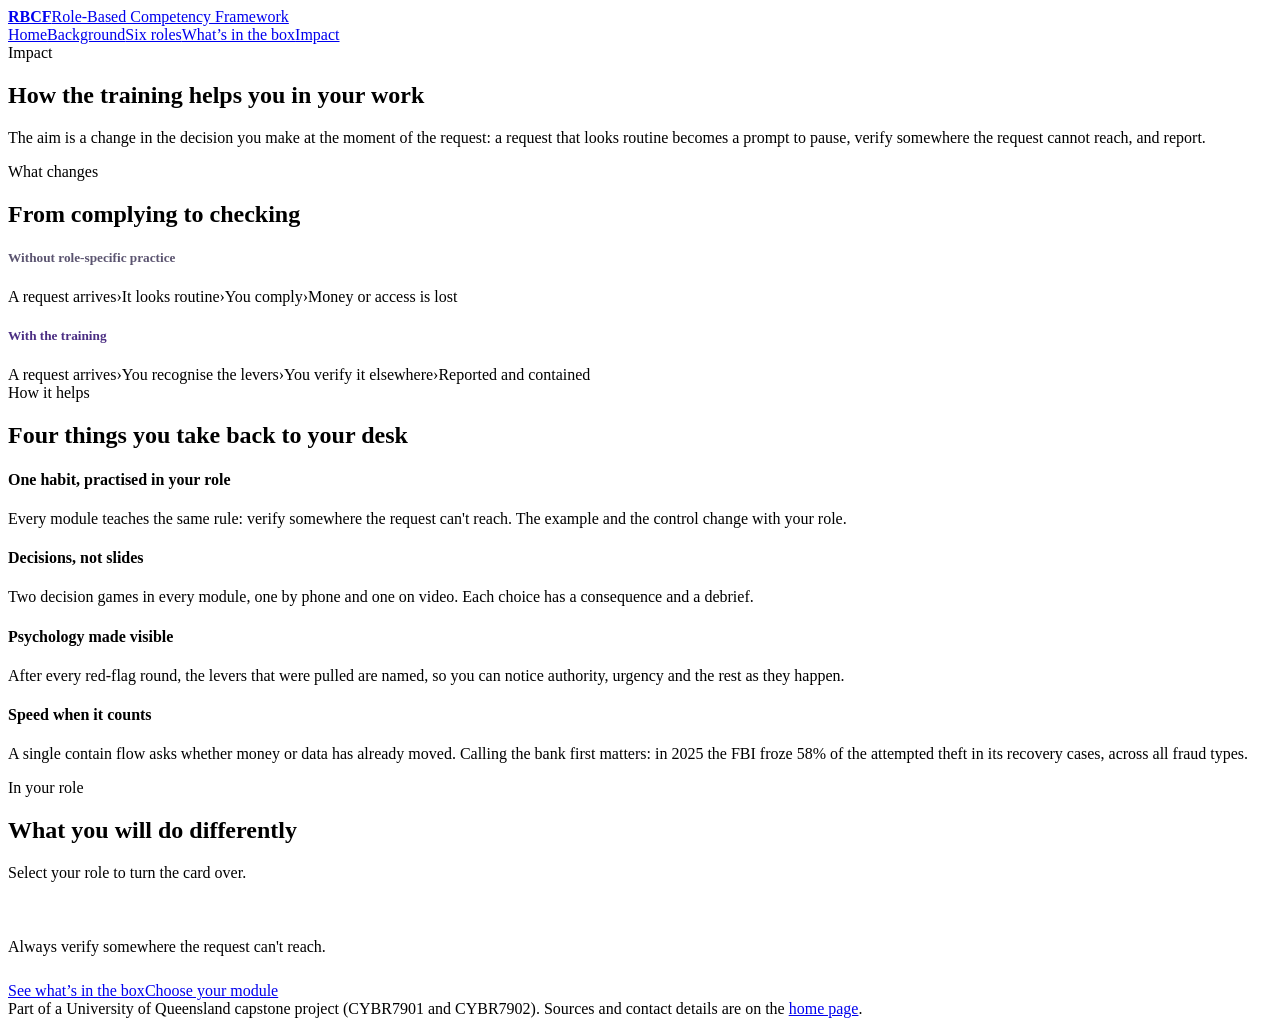
==== impact.html @ ba563f49 "Dashboard HTML files are uploaded" ====
<!doctype html>
<html lang="en">
<head>
<meta charset="utf-8">
<meta name="viewport" content="width=device-width, initial-scale=1">
<title>Impact</title>
<meta name="description" content="How the role-based BEC training helps you in your work.">
<link href="https://fonts.googleapis.com/css2?family=Source+Serif+4:wght@500;600;700&family=Source+Sans+3:wght@400;500;600;700&display=swap" rel="stylesheet">
<link rel="stylesheet" href="css/styles.css">
</head>
<body data-page="impact">
<header class="top"><div class="wrap"><a class="brand" href="index.html"><b>RBCF</b><span>Role-Based Competency Framework</span></a><nav class="nav" aria-label="Main"><a href="index.html" data-page="home">Home</a><a href="overview.html" data-page="overview">Background</a><a href="roles.html" data-page="roles">Six roles</a><a href="try.html" data-page="try">What&rsquo;s in the box</a><a href="impact.html" data-page="impact">Impact</a></nav></div></header>
<section class="pagehero"><div class="wrap"><div class="eyebrow">Impact</div><h1>How the training helps you in your work</h1><p>The aim is a change in the decision you make at the moment of the request: a request that looks routine becomes a prompt to pause, verify somewhere the request cannot reach, and report.</p></div></section>

<section class="block"><div class="wrap"><div class="eyebrow">What changes</div><h2>From complying to checking</h2>
<div class="path"><h5 style="color:#5B5470">Without role-specific practice</h5><div class="pstep"><span class="pill">A request arrives</span>&rsaquo;<span class="pill">It looks routine</span>&rsaquo;<span class="pill">You comply</span>&rsaquo;<span class="pill loss">Money or access is lost</span></div></div>
<div class="path"><h5 style="color:#4B2E83">With the training</h5><div class="pstep replay"><span class="pill g">A request arrives</span>&rsaquo;<span class="pill g" style="animation-delay:.6s">You recognise the levers</span>&rsaquo;<span class="pill g" style="animation-delay:1.2s">You verify it elsewhere</span>&rsaquo;<span class="pill ok">Reported and contained</span></div></div>
</div></section>

<section class="block paper"><div class="wrap"><div class="eyebrow">How it helps</div><h2>Four things you take back to your desk</h2>
<div class="cards">
<div class="card lift"><h4>One habit, practised in your role</h4><p>Every module teaches the same rule: verify somewhere the request can't reach. The example and the control change with your role.</p></div>
<div class="card lift"><h4>Decisions, not slides</h4><p>Two decision games in every module, one by phone and one on video. Each choice has a consequence and a debrief.</p></div>
<div class="card lift"><h4>Psychology made visible</h4><p>After every red-flag round, the levers that were pulled are named, so you can notice authority, urgency and the rest as they happen.</p></div>
<div class="card lift"><h4>Speed when it counts</h4><p>A single contain flow asks whether money or data has already moved. Calling the bank first matters: in 2025 the FBI froze 58% of the attempted theft in its recovery cases, across all fraud types.</p></div>
</div></div></section>

<section class="block"><div class="wrap"><div class="eyebrow">In your role</div><h2>What you will do differently</h2><p class="lead">Select your role to turn the card over.</p><div class="cards3 c3" id="inrole"></div>
<p class="quote" style="margin-top:56px">Always verify somewhere the request can't reach.</p>
<div class="cta" style="justify-content:center;margin-top:26px"><a class="btn primary" href="try.html">See what&rsquo;s in the box</a><a class="btn" href="roles.html">Choose your module</a></div></div></section>
<footer class="slim"><div class="wrap">Part of a University of Queensland capstone project (CYBR7901 and CYBR7902). Sources and contact details are on the <a href="index.html#sources">home page</a>.</div></footer>
<script src="js/data.js"></script>
<script src="js/app.js"></script>
</body>
</html>
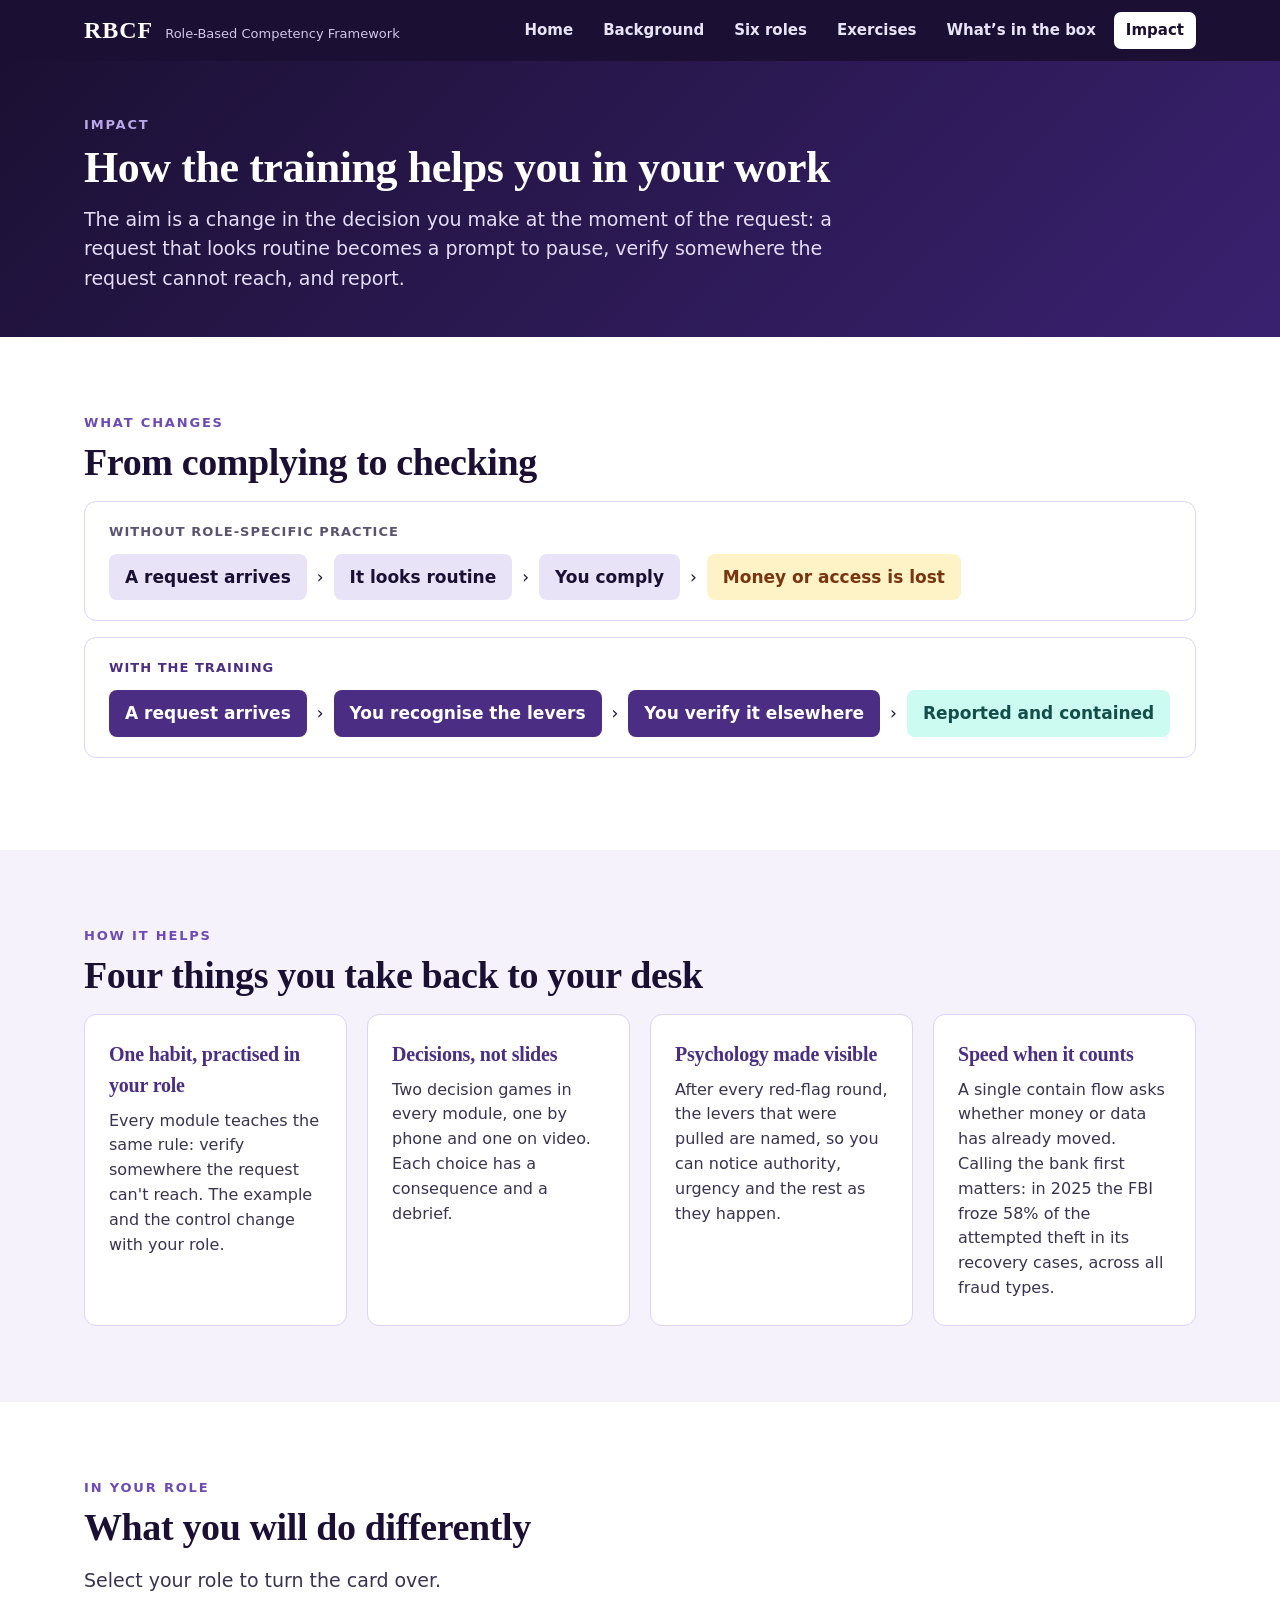
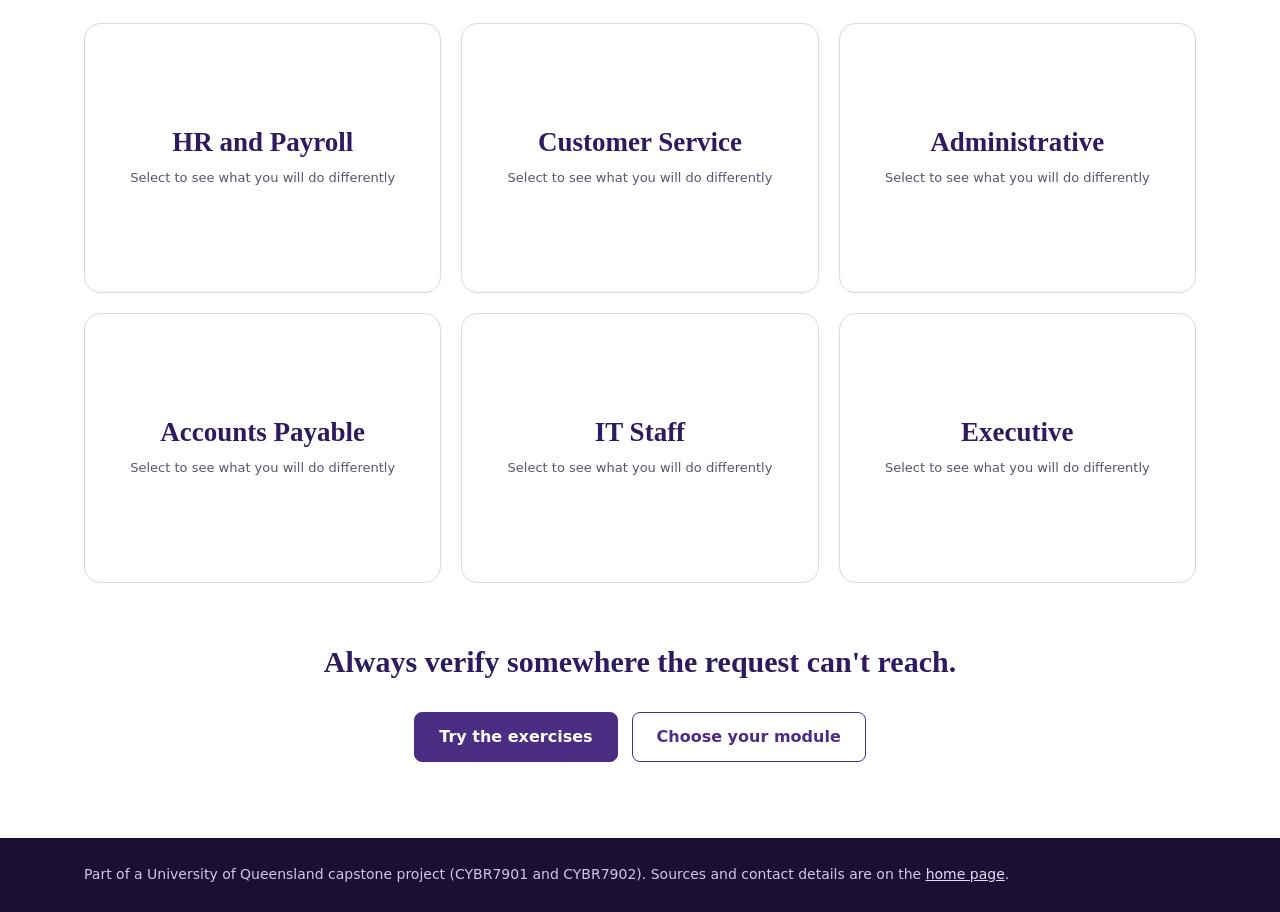
==== commit 4ebf9dea: "Changed the Module access" ====
--- a/impact.html
+++ b/impact.html
@@ -9,7 +9,7 @@
 <link rel="stylesheet" href="css/styles.css">
 </head>
 <body data-page="impact">
-<header class="top"><div class="wrap"><a class="brand" href="index.html"><b>RBCF</b><span>Role-Based Competency Framework</span></a><nav class="nav" aria-label="Main"><a href="index.html" data-page="home">Home</a><a href="overview.html" data-page="overview">Background</a><a href="roles.html" data-page="roles">Six roles</a><a href="try.html" data-page="try">What&rsquo;s in the box</a><a href="impact.html" data-page="impact">Impact</a></nav></div></header>
+<header class="top"><div class="wrap"><a class="brand" href="index.html"><b>RBCF</b><span>Role-Based Competency Framework</span></a><nav class="nav" aria-label="Main"><a href="index.html" data-page="home">Home</a><a href="overview.html" data-page="overview">Background</a><a href="roles.html" data-page="roles">Six roles</a><a href="exercises.html" data-page="exercises">Exercises</a><a href="try.html" data-page="try">What&rsquo;s in the box</a><a href="impact.html" data-page="impact">Impact</a></nav></div></header>
 <section class="pagehero"><div class="wrap"><div class="eyebrow">Impact</div><h1>How the training helps you in your work</h1><p>The aim is a change in the decision you make at the moment of the request: a request that looks routine becomes a prompt to pause, verify somewhere the request cannot reach, and report.</p></div></section>
 
 <section class="block"><div class="wrap"><div class="eyebrow">What changes</div><h2>From complying to checking</h2>
@@ -27,7 +27,7 @@
 
 <section class="block"><div class="wrap"><div class="eyebrow">In your role</div><h2>What you will do differently</h2><p class="lead">Select your role to turn the card over.</p><div class="cards3 c3" id="inrole"></div>
 <p class="quote" style="margin-top:56px">Always verify somewhere the request can't reach.</p>
-<div class="cta" style="justify-content:center;margin-top:26px"><a class="btn primary" href="try.html">See what&rsquo;s in the box</a><a class="btn" href="roles.html">Choose your module</a></div></div></section>
+<div class="cta" style="justify-content:center;margin-top:26px"><a class="btn primary" href="exercises.html">Try the exercises</a><a class="btn" href="roles.html">Choose your module</a></div></div></section>
 <footer class="slim"><div class="wrap">Part of a University of Queensland capstone project (CYBR7901 and CYBR7902). Sources and contact details are on the <a href="index.html#sources">home page</a>.</div></footer>
 <script src="js/data.js"></script>
 <script src="js/app.js"></script>
--- a/css/styles.css
+++ b/css/styles.css
@@ -0,0 +1,255 @@
+/* RBCF site styles. Purple formal theme. Change the colours in :root. */
+:root{--ink:#1B1033;--deep:#2E1A5E;--primary:#4B2E83;--mid:#6D4BB5;--lilac:#B9A7E8;--soft:#E9E3F8;--paper:#F5F2FB;--line:#DDD3F3;--muted:#5B5470;--amber:#B45309;--teal:#0F766E;--serif:'Source Serif 4',Georgia,serif;--sans:'Source Sans 3',system-ui,sans-serif}
+*{box-sizing:border-box}html{scroll-behavior:smooth}
+body{margin:0;font-family:var(--sans);font-size:17px;line-height:1.55;color:var(--ink);background:#fff}
+a{color:var(--primary)}button{font-family:inherit;cursor:pointer}
+button:focus-visible,a:focus-visible,video:focus-visible{outline:3px solid var(--lilac);outline-offset:2px}
+.wrap{max-width:1160px;margin:0 auto;padding:0 24px}
+h1,h2,h3,h4{font-family:var(--serif);margin:0;letter-spacing:-.01em}
+h2{font-size:38px;line-height:1.15;font-weight:600;margin:8px 0 16px}h3{font-size:24px;font-weight:600}h4{font-size:20px;font-weight:600}
+.eyebrow{font-size:13px;letter-spacing:.14em;text-transform:uppercase;font-weight:700;color:var(--mid)}
+.lead{font-size:19px;color:#3A3350;max-width:780px;margin:0 0 28px}.muted{color:var(--muted)}
+section.block{padding:76px 0}section.paper{background:var(--paper)}section.dark{background:#231247;color:#fff}section.dark .eyebrow{color:var(--lilac)}section.dark .lead{color:#E4DDF7}
+/* header */
+.top{background:#1B1033;color:#fff;position:sticky;top:0;z-index:20}
+.top .wrap{display:flex;flex-wrap:wrap;align-items:center;justify-content:space-between;gap:10px 24px;padding-top:12px;padding-bottom:12px}
+.brand{display:flex;align-items:baseline;gap:12px;text-decoration:none;color:#fff}.brand b{font-family:var(--serif);font-size:24px;letter-spacing:.04em}.brand span{font-size:13px;color:#CFC6EA}
+.nav{display:flex;flex-wrap:wrap;gap:4px 6px}.nav a{color:#E9E3F8;text-decoration:none;font-weight:600;font-size:15px;padding:7px 13px;border-radius:7px}.nav a:hover{background:rgba(185,167,232,.18)}.nav a.on{background:#fff;color:var(--ink)}
+/* buttons */
+.btn{display:inline-block;border-radius:8px;padding:12px 24px;font-size:16px;font-weight:600;text-decoration:none;border:1.5px solid var(--primary);background:#fff;color:var(--primary)}
+.btn.primary{background:var(--primary);color:#fff}.btn.light{background:#fff;color:var(--ink);border-color:#fff}.btn.outline{background:transparent;color:#fff;border-color:var(--lilac)}.btn.ghost{background:transparent;color:inherit;border-color:currentColor}
+.cta{display:flex;flex-wrap:wrap;gap:14px}
+/* hero */
+.hero{background:linear-gradient(135deg,#1B1033 0%,#2E1A5E 55%,#4B2E83 100%);color:#fff;padding:80px 0 72px}
+.hero .eyebrow{color:var(--lilac)}.hero h1{font-size:54px;line-height:1.08;font-weight:600;margin:16px 0 8px;max-width:900px}
+.hero .sub{font-family:var(--serif);font-size:28px;color:#E4DDF7;margin:0 0 20px}.hero .tag{font-size:20px;color:#E4DDF7;max-width:720px;margin:0 0 30px}
+.pagehero{background:linear-gradient(135deg,#1B1033,#3A2170);color:#fff;padding:54px 0 44px}.pagehero h1{font-size:44px;line-height:1.12;font-weight:600;margin:8px 0 12px}.pagehero p{font-size:19px;color:#E4DDF7;max-width:760px;margin:0}.pagehero .eyebrow{color:var(--lilac)}
+/* numbers */
+.statgrid{display:grid;grid-template-columns:repeat(auto-fit,minmax(310px,1fr));gap:22px}
+.stat{background:#fff;border:1px solid var(--line);border-radius:16px;padding:26px 26px 20px}
+.stat .tagline{font-size:13px;letter-spacing:.12em;text-transform:uppercase;font-weight:700;color:var(--mid)}
+.stat .big{font-family:var(--serif);font-size:44px;font-weight:600;line-height:1.1;color:var(--deep);margin:8px 0 4px}
+.stat p{margin:0 0 10px;color:#3A3350}.stat small{display:block;color:var(--muted);font-size:13px;margin-top:10px}
+.ringrow{display:flex;align-items:center;gap:16px;margin-top:10px}.ringrow p{margin:0;font-size:15px}
+.ring{width:104px;height:104px;flex:0 0 auto;transform:rotate(-90deg)}.ring .bg{fill:none;stroke:var(--soft);stroke-width:12}.ring .fg{fill:none;stroke:var(--primary);stroke-width:12;stroke-linecap:round;transition:stroke-dashoffset 1.8s cubic-bezier(.2,.7,.2,1)}
+.ring text{transform:rotate(90deg);transform-origin:60px 60px;font-family:var(--serif);font-size:26px;font-weight:600;fill:var(--deep);text-anchor:middle;dominant-baseline:central}
+.dots{display:grid;grid-template-columns:repeat(31,1fr);gap:4px;margin:12px 0 4px}.dots i{aspect-ratio:1;border-radius:50%;background:var(--soft);transition:background .3s,transform .3s}.dots i.on{background:var(--mid);transform:scale(1)}
+.tiles{display:grid;grid-template-columns:repeat(auto-fit,minmax(300px,1fr));gap:20px}
+.tile{display:block;text-decoration:none;color:var(--ink);background:#fff;border:1px solid var(--line);border-radius:14px;padding:24px;transition:transform .2s,box-shadow .2s}.tile:hover{transform:translateY(-4px);box-shadow:0 14px 32px rgba(43,26,94,.16)}
+.tile h3{color:var(--deep);margin-bottom:6px}.tile p{margin:0 0 14px;color:#3A3350;font-size:16px}.tile span{font-weight:700;color:var(--primary)}
+/* footer */
+.foot{background:#1B1033;color:#E4DDF7;padding:52px 0 34px;font-size:15px}.foot h4{color:#fff;font-size:21px;margin-bottom:10px}.foot .cols{display:grid;grid-template-columns:repeat(auto-fit,minmax(300px,1fr));gap:34px}
+.foot .small{font-size:14px;line-height:1.7;color:#CFC6EA}.foot a{color:#E4DDF7}.foot .person{margin:0 0 12px}.foot .person b{color:#fff}.foot hr{border:0;border-top:1px solid rgba(185,167,232,.3);margin:28px 0 14px}
+.slim{background:#1B1033;color:#CFC6EA;padding:26px 0;font-size:14px}.slim a{color:#E4DDF7}
+/* cards */
+.cards{display:grid;grid-template-columns:repeat(auto-fit,minmax(250px,1fr));gap:20px}
+.card{background:#fff;border:1px solid var(--line);border-radius:12px;padding:24px}.card h4{color:var(--primary);margin-bottom:8px}.card p{margin:0;color:#3A3350;font-size:16px}
+.lift{transition:transform .2s,box-shadow .2s}.lift:hover{transform:translateY(-3px);box-shadow:0 14px 34px rgba(43,26,94,.14)}
+.two{display:flex;flex-wrap:wrap;gap:48px;align-items:flex-start}.two>*{flex:1 1 420px;min-width:0}
+/* attack flow */
+.flow{display:flex;flex-wrap:wrap;gap:12px}.stage{flex:1 1 118px;display:flex;align-items:center;gap:8px;min-width:0}
+.stage .box{flex:1;border-radius:12px;padding:16px;border:1.5px solid var(--line);background:#fff;transition:all .4s}.stage .box.on{background:var(--primary);color:#fff;border-color:var(--primary);transform:translateY(-4px)}
+.stage .n{width:28px;height:28px;border-radius:50%;background:var(--soft);color:var(--primary);display:flex;align-items:center;justify-content:center;font-weight:700;font-size:14px}.stage .box.on .n{background:#fff}
+.stage h4{font-size:19px;margin:10px 0 6px}.stage p{margin:0;font-size:14.5px;line-height:1.45}.chev{color:var(--mid);font-size:22px;font-weight:700}
+/* vectors and cialdini */
+.vec{border-top:4px solid var(--mid)}.vec .tagv{font-size:12px;letter-spacing:.14em;font-weight:700;color:var(--mid);text-transform:uppercase}
+.groupt{font-size:14px;font-weight:700;letter-spacing:.08em;text-transform:uppercase;color:var(--primary);margin:26px 0 12px}
+.cial{display:grid;grid-template-columns:repeat(auto-fit,minmax(280px,1fr));gap:16px}
+.lev{background:#fff;border:1px solid var(--line);border-left:6px solid var(--mid);border-radius:10px;padding:18px 20px}.lev.rel{border-left-color:#2563A8}.lev h4{margin-bottom:4px}.lev q{display:block;font-weight:700;color:var(--deep);font-style:normal;margin-bottom:4px}.lev q::before,.lev q::after{content:''}.lev p{margin:0;font-size:15px;color:#3A3350}
+.cfsteps{display:grid;grid-template-columns:repeat(auto-fit,minmax(170px,1fr));gap:14px;margin:22px 0}
+.cfstep{background:#fff;border:1px solid var(--line);border-radius:12px;padding:16px;position:relative}.cfstep .n{width:30px;height:30px;border-radius:50%;background:var(--primary);color:#fff;font-weight:700;display:flex;align-items:center;justify-content:center;margin-bottom:8px}.cfstep p{margin:0;font-size:15.5px;font-weight:600;color:var(--deep)}
+.cfstep.last{background:#FEF3C7;border-color:#F59E0B}.cfstep.last .n{background:var(--amber)}
+section.dark .hint{color:#CFC6EA}
+.callout{background:var(--deep);color:#fff;border-radius:14px;padding:22px 26px}.callout b{color:#FCD34D}
+/* phases */
+.tabs{display:flex;flex-wrap:wrap;gap:10px;margin:0 0 14px}.tabs button{border-radius:8px;padding:11px 24px;font-size:17px;font-weight:600;border:1.5px solid var(--primary);background:#fff;color:var(--primary)}.tabs button.on{background:var(--primary);color:#fff}
+.bar{height:6px;border-radius:3px;background:var(--soft);margin-bottom:26px;overflow:hidden}.bar i{display:block;height:6px;border-radius:3px;background:var(--primary);transition:width .5s}
+.items{display:flex;flex-direction:column;gap:12px}.item{display:flex;gap:14px;align-items:flex-start;background:var(--paper);border-radius:10px;padding:16px 18px}.item i{flex:0 0 10px;height:10px;border-radius:50%;background:var(--mid);margin-top:9px}
+.mrow{display:flex;flex-wrap:wrap;align-items:center;gap:6px 14px;margin-bottom:10px}.mrow b{flex:0 0 150px;color:var(--deep)}.mrow .t{flex:1 1 160px;height:12px;border-radius:6px;background:var(--soft);overflow:hidden}.mrow .t i{display:block;height:12px;background:var(--mid);border-radius:6px}.mrow span{flex:0 0 190px;font-size:14.5px;color:var(--muted)}
+.deliver{background:var(--deep);color:#fff;border-radius:14px;padding:26px 28px}.deliver h4{margin-bottom:8px}
+/* exercises */
+.email{background:#fff;color:var(--ink);border-radius:12px;padding:20px 24px;line-height:2.05}.eline{margin:0}
+.plain{white-space:pre-wrap}.seg{display:inline;font:inherit;font-size:16px;line-height:2;color:var(--ink);background:transparent;border:0;border-bottom:1px dotted #8B7FB0;padding:2px 1px;margin:0;border-radius:3px;white-space:pre-wrap;text-align:left}
+.seg:hover:not(:disabled){background:#EFE9FB}.seg.on{background:#FDE68A;border-bottom:2px solid var(--amber)}.seg.ok{background:#CCFBF1;border-bottom:2px solid var(--teal)}.seg.miss{background:#FEF3C7;border-bottom:2px dashed var(--amber)}.seg.bad{background:#E5E7EB;border-bottom:2px solid #6B7280}
+.row{display:flex;flex-wrap:wrap;gap:12px;margin:16px 0}.hint{color:var(--muted);margin:0 0 12px;font-size:15.5px}
+.result{background:#2E1A5E;color:#fff;border-radius:12px;padding:22px 24px;margin-top:6px}.result h4{margin-bottom:4px}.result ul{list-style:none;margin:14px 0;padding:0;display:flex;flex-direction:column;gap:10px}.result li{background:#3A2170;border-radius:8px;padding:11px 14px}.result li b{display:block;font-size:15px}.result li span{color:#E4DDF7;font-size:14.5px}
+.result .lv{margin-top:14px;padding-top:12px;border-top:1px solid rgba(185,167,232,.4);font-size:15px;color:#E4DDF7}.result .src{color:var(--lilac);font-size:13px;margin-top:8px}
+.gsetup{background:#fff;color:var(--ink);border-radius:12px;padding:18px 22px;margin-bottom:16px}.chip{display:inline-block;background:var(--soft);color:var(--primary);font-size:12px;letter-spacing:.12em;text-transform:uppercase;font-weight:700;border-radius:99px;padding:3px 12px;margin-bottom:8px}.gsetup h4{margin-bottom:6px}
+.opts{display:grid;grid-template-columns:repeat(auto-fit,minmax(250px,1fr));gap:14px}
+.opt{text-align:left;background:var(--primary);color:#fff;border:1.5px solid var(--lilac);border-radius:12px;padding:16px 18px;font-size:16px;line-height:1.4;min-height:116px}.opt b{display:block;font-size:17px;margin-bottom:6px}.opt:hover:not(:disabled){background:#5C3AA0}.opt.chosen{outline:3px solid #fff}.opt:disabled{opacity:.7;cursor:default}
+.out{border-radius:12px;padding:18px 22px;margin-top:16px}.out h4{margin-bottom:4px}.out.S{background:#042F2E;color:#CCFBF1}.out.S h4{color:#5EEAD4}.out.F{background:#451A03;color:#FEF3C7}.out.F h4{color:#FCD34D}.out.P{background:#312E81;color:#E0E7FF}.out.P h4{color:#C7D2FE}
+.deb{background:#3A2170;color:#fff;border-radius:12px;padding:20px 24px;margin-top:14px}.deb p{margin:0 0 10px;color:#E4DDF7}.deb .src{color:var(--lilac);font-size:13px}
+.panel{background:#2E1A5E;color:#fff;border-radius:16px;padding:28px;margin-bottom:28px}.panel h3{margin-bottom:6px}.panel .hint{color:#CFC6EA}
+.rolepick{display:grid;grid-template-columns:repeat(auto-fit,minmax(210px,1fr));gap:14px;margin:6px 0 34px}
+.rp{text-align:left;background:#fff;border:1.5px solid var(--line);border-radius:12px;padding:18px;color:var(--ink);transition:all .2s}.rp:hover{border-color:var(--mid);transform:translateY(-2px)}.rp.on{background:var(--primary);color:#fff;border-color:var(--primary)}.rp b{display:block;font-family:var(--serif);font-size:20px}.rp span{font-size:14px;opacity:.85}
+.subtabs{display:flex;flex-wrap:wrap;gap:8px;margin:14px 0}.subtabs button{border-radius:99px;padding:7px 16px;font-size:15px;font-weight:600;border:1.5px solid var(--lilac);background:transparent;color:#fff}.subtabs button.on{background:#fff;color:var(--ink)}
+/* roles */
+.orbit{position:relative;width:520px;height:520px;flex:0 0 520px}.orbit .rg{position:absolute;left:130px;top:130px;width:260px;height:260px;border-radius:50%;border:2px solid var(--mid);opacity:.22}
+.orbit .core{position:absolute;left:200px;top:200px;width:120px;height:120px;border-radius:50%;background:var(--deep);color:#fff;display:flex;align-items:center;justify-content:center;text-align:center;font-family:var(--serif);font-size:20px;font-weight:600;line-height:1.15;padding:12px}
+.node{position:absolute;width:150px;height:64px;border-radius:10px;font-size:15px;font-weight:600;line-height:1.2;padding:6px 8px;background:#fff;color:var(--deep);border:1.5px solid var(--lilac);transition:transform .2s,background .2s}.node:hover{transform:translateY(-2px)}.node.on{background:var(--primary);color:#fff;border-color:var(--primary)}
+.detail{background:#fff;border:1px solid var(--line);border-radius:14px;padding:28px 30px}.detail h3{font-size:30px;color:var(--deep);margin:4px 0 16px}.detail h5{margin:0;font-size:13px;letter-spacing:.08em;text-transform:uppercase;color:var(--primary)}.detail p{margin:2px 0 14px;color:#3A3350}
+.access{display:grid;grid-template-columns:repeat(auto-fit,minmax(310px,1fr));gap:20px}.acard{background:var(--paper);border:1px solid var(--line);border-radius:12px;padding:26px 28px}.acard h4{font-size:24px;color:var(--deep);margin-bottom:6px}.acard p{margin:0 0 12px;font-size:15.5px;color:#3A3350}.acard small{display:block;color:var(--muted);margin-bottom:14px}
+.note{background:#FEF3C7;border:1px solid #F59E0B;border-radius:10px;padding:12px 16px;font-size:15px;color:#78350F;margin-top:18px}
+/* impact */
+.path{background:#fff;border:1px solid var(--line);border-radius:12px;padding:20px 24px;margin-bottom:16px}.path h5{margin:0 0 12px;font-size:13px;letter-spacing:.08em;text-transform:uppercase}.pstep{display:flex;flex-wrap:wrap;gap:10px;align-items:center}
+.pill{background:var(--soft);border-radius:8px;padding:10px 16px;font-weight:600}.pill.loss{background:#FEF3C7;color:#78350F;font-weight:700}.pill.ok{background:#CCFBF1;color:#134E4A;font-weight:700}.pill.g{background:var(--primary);color:#fff}
+.inrole{display:grid;grid-template-columns:repeat(auto-fit,minmax(330px,1fr));gap:18px}.inrole .card h4{margin-bottom:4px}.inrole .card small{display:block;color:var(--muted);margin-bottom:8px}
+.quote{font-family:var(--serif);font-size:30px;font-weight:600;color:var(--deep);text-align:center;margin:10px auto 0;max-width:820px}
+/* animation */
+@media (prefers-reduced-motion:no-preference){
+@keyframes fadeUp{from{opacity:0;transform:translateY(16px)}to{opacity:1;transform:none}}@keyframes ringPulse{0%{transform:scale(.5);opacity:.5}100%{transform:scale(1);opacity:0}}@keyframes chev{0%,100%{transform:translateX(0);opacity:.45}50%{transform:translateX(7px);opacity:1}}@keyframes glow{0%,100%{box-shadow:0 0 0 0 rgba(109,75,181,0)}50%{box-shadow:0 0 0 7px rgba(109,75,181,.2)}}
+.fadeup{animation:fadeUp .9s ease both}.orbit .rg{animation:ringPulse 4.5s ease-out infinite}.chev{animation:chev 1.6s ease-in-out infinite}.pill.g{animation:glow 2.4s ease-in-out infinite}}
+@media (max-width:760px){.hero h1{font-size:38px}.hero .sub{font-size:22px}.pagehero h1{font-size:34px}h2{font-size:30px}.orbit{transform:scale(.66);transform-origin:top left;margin-bottom:-170px;width:520px}.two>*{flex-basis:100%}}
+
+/* ---- v3 additions ---- */
+.hero .wrap.herogrid{display:grid;grid-template-columns:1.02fr 1fr;gap:44px;align-items:center}
+.vidbox{background:#0F0820;border:1px solid rgba(185,167,232,.35);border-radius:16px;padding:10px;box-shadow:0 24px 60px rgba(0,0,0,.35)}
+.vid{display:block;width:100%;aspect-ratio:16/9;border:0;border-radius:10px;background:#000}
+.ph{aspect-ratio:16/9;border-radius:10px;background:linear-gradient(135deg,#2E1A5E,#4B2E83);display:flex;flex-direction:column;align-items:center;justify-content:center;text-align:center;padding:20px;gap:8px;color:#E4DDF7}
+.ph b{font-family:var(--serif);font-size:22px;color:#fff}.ph span{font-size:15px;max-width:380px}.play{width:64px;height:64px;border-radius:50%;background:#fff;color:var(--primary);display:flex;align-items:center;justify-content:center;font-size:24px;padding-left:5px}
+.tx{margin-top:10px;color:#E4DDF7;font-size:15px}.tx summary{cursor:pointer;font-weight:600;color:#fff;padding:4px 2px}.tx p{margin:10px 0 0;line-height:1.5}
+.chips2{display:flex;flex-wrap:wrap;gap:10px;margin:8px 0 22px}.chip2{border-radius:99px;padding:10px 20px;font-size:16px;font-weight:600;border:1.5px solid var(--primary);background:#fff;color:var(--primary)}.chip2.on{background:var(--primary);color:#fff}
+.roleout{background:#fff;border:1px solid var(--line);border-radius:14px;padding:24px 28px;max-width:860px}.roleout h3{color:var(--deep);margin-bottom:8px}.roleout p{margin:0 0 10px;color:#3A3350}
+.mini{background:none;border:0;color:var(--primary);font-weight:600;text-decoration:underline;padding:4px 0;font-size:14px}
+/* overview */
+.stage .box{text-align:left;font:inherit;color:inherit;cursor:pointer;display:block;width:100%}.stage .box:hover{border-color:var(--mid)}
+.flowmore{background:var(--deep);color:#fff;border-radius:12px;padding:16px 22px;margin-top:16px;display:flex;flex-wrap:wrap;gap:12px 20px;align-items:center;justify-content:space-between}.flowmore p{margin:0;flex:1 1 380px}.flowmore .btn{padding:7px 18px;font-size:14px}
+button.lev{display:block;width:100%;text-align:left;font:inherit;color:inherit;cursor:pointer}button.lev:hover{background:#FBF9FF}button.lev.sel{background:#EFE9FB;box-shadow:0 0 0 2px var(--mid)}button.lev.rel.sel{box-shadow:0 0 0 2px #2563A8}
+.ld{background:var(--deep);color:#fff;border-radius:14px;padding:22px 26px;margin-top:22px;display:grid;grid-template-columns:1.2fr 1fr;gap:26px}.ld h5{margin:0 0 8px;font-size:13px;letter-spacing:.08em;text-transform:uppercase;color:var(--lilac)}.ld p{margin:0}
+.mail{background:#fff;color:var(--ink);border-radius:10px;padding:14px 18px;font-size:16px}
+.cfnav{display:flex;flex-direction:column;gap:8px}.cfn{display:flex;gap:10px;align-items:center;text-align:left;border:1.5px solid var(--line);background:#fff;border-radius:10px;padding:10px 14px;font-size:15.5px;font-weight:600;color:var(--deep)}.cfn span{flex:0 0 28px;height:28px;border-radius:50%;background:var(--soft);color:var(--primary);display:flex;align-items:center;justify-content:center;font-size:14px}
+.cfn.past span{background:var(--mid);color:#fff}.cfn.on{border-color:var(--primary);background:#F2EDFC}.cfn.on span{background:var(--primary);color:#fff}
+.cfstage{background:#fff;border:1px solid var(--line);border-radius:14px;padding:22px}.cfvis{min-height:230px;display:flex;align-items:center;justify-content:center;background:var(--paper);border-radius:10px;padding:18px;margin-bottom:14px}
+.mock{width:100%;max-width:420px;background:#fff;border:1px solid #CFC6EA;border-radius:8px;overflow:hidden}.mbar{background:#E9E3F8;padding:8px 12px;display:flex;align-items:center;gap:6px;font-size:12px;color:#5B5470}.mbar i{width:9px;height:9px;border-radius:50%;background:#B9A7E8;display:inline-block}.mbar span{margin-left:8px}
+.mbody{padding:18px}.fakechk{display:flex;align-items:center;gap:10px;border:1px solid #CFC6EA;border-radius:6px;padding:10px 14px;margin-bottom:10px}.cb{width:20px;height:20px;border:2px solid #8B7FB0;border-radius:3px;display:inline-block}.mbody p{margin:0 0 10px;font-size:14px;color:#5B5470}.fakebtn{display:inline-block;background:#2563A8;color:#fff;border-radius:5px;padding:6px 16px;font-size:14px}
+.runbox{background:#1B1033;color:#E4DDF7;border-radius:10px;padding:16px 20px;width:100%;max-width:420px}.runbox .cmd{background:#0F0820;border-radius:6px;padding:10px 12px;margin:10px 0;font-family:ui-monospace,Consolas,monospace;font-size:14px;color:#FCD34D}.runbox p{margin:0;font-size:14.5px}kbd{background:#3A2170;border-radius:4px;padding:1px 7px;font-size:13px}
+.steal{display:flex;align-items:center;gap:14px;width:100%;justify-content:center;flex-wrap:wrap}.steal>div{border-radius:10px;padding:14px 18px}.pc{background:#fff;border:1px solid var(--line);display:flex;flex-direction:column;gap:4px;font-size:14.5px}.atk{background:#451A03;color:#FEF3C7}.arr{color:var(--amber);font-weight:700;font-size:22px}
+.mailbox{width:100%;max-width:420px;background:#fff;border:1px solid #CFC6EA;border-radius:8px}.mh{background:#E9E3F8;padding:8px 14px;display:flex;justify-content:space-between;align-items:center}.tk{background:var(--amber);color:#fff;border-radius:99px;padding:2px 12px;font-size:12px;font-weight:700}.mr{padding:9px 14px;border-top:1px solid #EFE9FB;font-size:14.5px}
+.mailcard{width:100%;max-width:420px;background:#fff;border:2px solid var(--amber);border-radius:10px;padding:16px 18px;font-size:15px}.mailcard p{margin:8px 0}.badge{display:inline-block;background:#FEF3C7;color:#78350F;border-radius:6px;padding:4px 12px;font-weight:700;font-size:14px}
+.cfrow{display:flex;gap:10px;margin-top:12px}
+/* roles */
+.vtabs{display:flex;gap:10px;margin:0 0 22px}.vtabs button{border-radius:8px;padding:10px 22px;font-size:16px;font-weight:600;border:1.5px solid var(--primary);background:#fff;color:var(--primary)}.vtabs button.on{background:var(--primary);color:#fff}
+.cmp{width:100%;border-collapse:collapse;background:#fff;border:1px solid var(--line);border-radius:12px;overflow:hidden;font-size:15px}.cmp th{background:var(--deep);color:#fff;text-align:left;padding:12px 14px;font-size:14px;letter-spacing:.04em}.cmp td{padding:12px 14px;border-top:1px solid var(--line);vertical-align:top}.cmp td:first-child{font-weight:700;color:var(--deep);white-space:nowrap}
+.btnrow{display:flex;flex-wrap:wrap;gap:10px}.btn.sm{padding:8px 16px;font-size:15px}
+/* exercises dashboard */
+.dash{background:#fff;border:1px solid var(--line);border-radius:16px;padding:24px 26px;margin:0 0 30px}.dash h3{color:var(--deep);margin-bottom:4px}.dsum{display:flex;flex-wrap:wrap;gap:10px 24px;margin:8px 0 14px;color:#3A3350;font-size:15.5px}.dsum b{color:var(--deep)}
+.dbar{height:10px;border-radius:5px;background:var(--soft);overflow:hidden;margin-bottom:16px}.dbar i{display:block;height:10px;background:var(--primary);border-radius:5px;transition:width .5s}
+.drow{display:flex;flex-wrap:wrap;align-items:center;gap:6px 14px;padding:8px 0;border-top:1px solid #F0EBFA}.drow b{flex:0 0 150px;color:var(--deep)}.pips{display:flex;flex-wrap:wrap;gap:6px;flex:1 1 280px}.dn{flex:0 0 40px;font-weight:700;color:var(--primary);text-align:right}
+.pip{border-radius:6px;padding:4px 10px;font-size:13px;font-weight:600;background:#F0EBFA;color:#7A7194;min-width:62px;text-align:center}.pip.ok,.pip.S{background:#CCFBF1;color:#134E4A}.pip.part,.pip.F{background:#FEF3C7;color:#78350F}.pip.P{background:#E0E7FF;color:#312E81}
+.rp small{display:block;margin-top:6px;font-weight:700;font-size:13px}.rp.on small{color:#FDE68A}
+.done{background:#042F2E;color:#CCFBF1;border-radius:12px;padding:16px 22px;margin-bottom:22px;display:flex;flex-wrap:wrap;gap:12px;align-items:center;justify-content:space-between}.done b{color:#5EEAD4}
+@media (max-width:860px){.hero .wrap.herogrid{grid-template-columns:1fr}.ld{grid-template-columns:1fr}}
+@media (prefers-reduced-motion:no-preference){@keyframes popIn{from{opacity:0;transform:scale(.96)}to{opacity:1;transform:none}}.cfvis>*{animation:popIn .4s ease both}.ld{animation:popIn .35s ease both}.replay>.pill{animation:fadeUp .6s ease both}.replay>.pill:nth-child(3){animation-delay:.2s}.replay>.pill:nth-child(5){animation-delay:.4s}.replay>.pill:nth-child(7){animation-delay:.6s}}
+
+/* ---- v4 additions ---- */
+.hero{position:relative;overflow:hidden}.hero .wrap{position:relative;z-index:1}
+.hero::before,.hero::after{content:'';position:absolute;border-radius:50%;border:2px solid rgba(185,167,232,.28);right:-140px;top:-90px;width:540px;height:540px}.hero::after{width:360px;height:360px;right:-50px;top:0;border-color:rgba(185,167,232,.4)}
+.hero .wrap{padding-top:10px;padding-bottom:10px}.hero h1{max-width:820px}
+.nav a{padding:7px 12px}
+/* rolling numbers and globe */
+.stat .big{display:flex;flex-wrap:wrap;align-items:flex-end;column-gap:.22em;font-size:38px;line-height:1.1}
+.odo-row{display:inline-flex;height:1.1em}.odo-t{white-space:pre;height:1.1em;line-height:1.1}.odo{display:inline-block;height:1.1em;overflow:hidden}
+.odo-col{display:flex;flex-direction:column;transform:translateY(0)}.odo-col b{display:block;height:1.1em;line-height:1.1;font-weight:inherit}
+.globewrap{display:flex;align-items:center;gap:14px;margin-top:6px}.globewrap canvas{width:150px;height:150px;flex:0 0 150px}.globewrap p{margin:0;font-size:16px}
+.cnt{font-weight:700;color:var(--deep)}
+/* flip cards */
+.cards3{display:grid;grid-template-columns:repeat(auto-fit,minmax(250px,1fr));gap:20px}
+.fc{display:block;width:100%;height:230px;perspective:1100px;background:none;border:0;padding:0;font:inherit;color:inherit;text-align:left;cursor:pointer}.fc.tall{height:270px}
+.fc-in{display:block;position:relative;width:100%;height:100%;transition:transform .75s cubic-bezier(.3,.7,.2,1);transform-style:preserve-3d}.fc.on .fc-in{transform:rotateY(180deg)}
+.fc-f,.fc-b{position:absolute;top:0;right:0;bottom:0;left:0;backface-visibility:hidden;-webkit-backface-visibility:hidden;border-radius:16px;padding:22px;display:flex;flex-direction:column;justify-content:center;border:1px solid var(--line)}
+.fc-f{background:#fff;align-items:center;text-align:center;gap:10px;transition:box-shadow .2s,border-color .2s}.fc-b{background:var(--deep);color:#fff;transform:rotateY(180deg);gap:8px;border-color:var(--deep)}
+.fc:hover .fc-f{border-color:var(--mid);box-shadow:0 14px 32px rgba(43,26,94,.16)}
+.fc-t{font-family:var(--serif);font-size:34px;font-weight:600;color:var(--deep);line-height:1.1}.fc.tall .fc-t{font-size:27px}
+.fc-ic svg{width:56px;height:56px;stroke:var(--primary);fill:none;stroke-width:1.7;stroke-linecap:round;stroke-linejoin:round}.fc small{color:var(--muted);font-size:13px}
+.fc-b b{font-family:var(--serif);font-size:22px;color:#fff}.fc-b .fc-p{font-size:16px;color:#E4DDF7;line-height:1.5}.fc-b small{color:var(--lilac)}.fc-b .fc-k{font-size:12px;letter-spacing:.1em;text-transform:uppercase;color:var(--lilac);font-weight:700}
+/* psychology diagram */
+.psywrap{overflow:hidden}.psy{position:relative;width:620px;height:430px;margin:8px auto 0}.psy svg{position:absolute;left:0;top:0;width:620px;height:430px}
+.psy-line{fill:none;stroke-width:3;stroke-dasharray:6 10;stroke-linecap:round}.psy-line.cog{stroke:#6D4BB5}.psy-line.rel{stroke:#2563A8}
+.psy-core{position:absolute;left:250px;top:155px;width:120px;height:120px;border-radius:50%;background:var(--deep);color:#fff;display:flex;align-items:center;justify-content:center;text-align:center;font-family:var(--serif);font-size:19px;line-height:1.15;padding:12px;z-index:2}
+.psy-core::before,.psy-core::after{content:'';position:absolute;top:-6px;right:-6px;bottom:-6px;left:-6px;border-radius:50%;border:2px solid var(--mid);opacity:0}
+.pn2{position:absolute;width:170px;height:56px;z-index:2;border-radius:12px;font-weight:700;font-size:16px;line-height:1.15;border:2px solid;background:#fff;padding:4px 8px;transition:all .25s}.pn2:hover{transform:translateY(-2px)}
+.pn2.cog{border-color:#6D4BB5;color:#4B2E83}.pn2.rel{border-color:#2563A8;color:#1E4F8A}.pn2.sel.cog{background:#6D4BB5;color:#fff}.pn2.sel.rel{background:#2563A8;color:#fff}
+.legend{display:flex;flex-wrap:wrap;gap:8px 24px;justify-content:center;margin:4px 0 0;font-size:14px;font-weight:600;color:var(--deep)}.legend i{display:inline-block;width:12px;height:12px;border-radius:50%;margin-right:7px;vertical-align:-1px}
+/* detect, verify, contain pipeline */
+.pipe{position:relative;display:grid;grid-template-columns:repeat(3,1fr);gap:10px;margin:14px 0 26px}
+.ptrack{position:absolute;left:16.66%;right:16.66%;top:41px;height:6px;border-radius:3px;background:var(--soft)}.ptrack i{display:block;height:6px;border-radius:3px;background:var(--primary);width:0;transition:width 1s ease}
+.ptoken{position:absolute;top:27px;left:16.66%;width:34px;height:34px;margin-left:-17px;border-radius:50%;background:var(--amber);color:#fff;display:flex;align-items:center;justify-content:center;font-weight:700;font-size:16px;transition:left 1s ease,background .5s;z-index:3;box-shadow:0 4px 12px rgba(0,0,0,.25)}.ptoken.s1{background:#2563A8}.ptoken.s2{background:var(--teal)}
+.pn{position:relative;z-index:2;background:none;border:0;font:inherit;text-align:center;color:var(--ink);padding:0 6px}
+.pic{width:88px;height:88px;border-radius:50%;margin:0 auto 12px;background:#fff;border:3px solid var(--line);display:flex;align-items:center;justify-content:center;transition:all .4s}.pic svg{width:40px;height:40px;stroke:var(--primary);fill:none;stroke-width:1.8;stroke-linecap:round;stroke-linejoin:round}
+.pn.on .pic{background:var(--primary);border-color:var(--primary);box-shadow:0 0 0 9px rgba(109,75,181,.18)}.pn.on .pic svg{stroke:#fff}.pn.done .pic{border-color:var(--primary)}
+.pn b{display:block;font-family:var(--serif);font-size:24px;color:var(--deep)}.pn small{display:block;color:var(--muted);font-size:14.5px;margin-top:2px}
+.pdhead{display:flex;flex-wrap:wrap;align-items:baseline;gap:6px 18px;margin-bottom:12px}.pdhead h3{color:var(--deep)}.pdhead p{margin:0;color:#3A3350;flex:1 1 300px}
+.pdetail{display:grid;grid-template-columns:repeat(auto-fit,minmax(260px,1fr));gap:14px}
+/* ClickFix storyline */
+.cfx{background:#fff;border:1px solid var(--line);border-radius:16px;padding:22px}
+.cfx-steps{display:flex;flex-wrap:wrap;gap:8px;margin-bottom:14px}.cfx-steps button{display:flex;gap:8px;align-items:center;border:1.5px solid var(--line);background:#fff;border-radius:99px;padding:5px 14px 5px 5px;font-size:14px;font-weight:600;color:var(--deep);text-align:left}
+.cfx-steps button span{flex:0 0 24px;height:24px;border-radius:50%;background:var(--soft);color:var(--primary);display:flex;align-items:center;justify-content:center;font-size:13px}
+.cfx-steps button.on{border-color:var(--primary);background:#F2EDFC}.cfx-steps button.on span,.cfx-steps button.past span{background:var(--primary);color:#fff}
+.cfx-prog{height:5px;border-radius:3px;background:var(--soft);overflow:hidden;margin-bottom:14px}.cfx-prog i{display:block;height:5px;background:var(--primary);width:0}.cfx-prog i.run{width:100%;transition:width 5.2s linear}
+.cfx-scene{min-height:260px;display:flex;align-items:center;justify-content:center;background:var(--paper);border-radius:12px;padding:20px;overflow:hidden}
+.cfx-text h4{margin-bottom:4px}.cfx-text p{margin:0;color:#3A3350}.cfx-ctrl{display:flex;flex-wrap:wrap;gap:10px;margin-top:14px}
+.cb{position:relative}.cb.anim::after{content:'\2713';position:absolute;left:1px;top:-7px;font-size:22px;color:#2563A8;font-weight:700}
+.typed{display:inline-block;overflow:hidden;white-space:nowrap;vertical-align:bottom}
+.lane{position:relative;flex:1 1 120px;height:70px;min-width:110px}.pkt{position:absolute;left:0;background:#FEF3C7;color:#78350F;border-radius:6px;padding:2px 8px;font-size:12px;font-weight:700;white-space:nowrap}.pkt:nth-child(1){top:2px}.pkt:nth-child(2){top:26px}.pkt:nth-child(3){top:50px}
+.badge.stamp{display:inline-block}
+.pn{align-self:start}
+.cards3.c3{grid-template-columns:repeat(3,1fr)}.ringrow.stack{flex-direction:column;align-items:flex-start;gap:12px}
+@media (max-width:860px){.cards3.c3{grid-template-columns:repeat(auto-fit,minmax(250px,1fr))}}
+.top{transition:transform .3s ease}.top.hide{transform:translateY(-100%)}
+@media (max-width:860px){.pipe{grid-template-columns:1fr 1fr 1fr}.pic{width:64px;height:64px}.pic svg{width:30px;height:30px}.ptrack{top:29px}.ptoken{top:15px}.pn b{font-size:19px}.pn small{display:none}}
+@media (max-width:700px){.psy{transform:scale(.56);transform-origin:top left;margin:8px 0 -188px 0}.stat .big{font-size:34px}}
+@media (prefers-reduced-motion:no-preference){
+@keyframes dash{to{stroke-dashoffset:-32}}@keyframes typing{from{width:0}to{width:100%}}@keyframes keyflash{0%{background:#3A2170;transform:none}40%{background:#FCD34D;color:#1B1033;transform:translateY(2px)}100%{background:#3A2170;transform:none}}
+@keyframes tick{from{opacity:0;transform:scale(.4)}to{opacity:1;transform:none}}@keyframes btnpulse{0%,100%{box-shadow:0 0 0 0 rgba(37,99,168,.5)}50%{box-shadow:0 0 0 8px rgba(37,99,168,0)}}
+@keyframes fly{0%{left:0;opacity:0}15%{opacity:1}85%{opacity:1}100%{left:calc(100% - 78px);opacity:0}}@keyframes slideIn{from{opacity:0;transform:translateX(-26px)}to{opacity:1;transform:none}}
+@keyframes dropIn{from{opacity:0;transform:translateY(-14px) scale(.8)}to{opacity:1;transform:none}}@keyframes stamp{from{opacity:0;transform:scale(2.4) rotate(-10deg)}to{opacity:1;transform:scale(1) rotate(-2deg)}}
+.psy-line{animation:dash 1.2s linear infinite}.psy-core::before{animation:ringPulse 3s ease-out infinite}.psy-core::after{animation:ringPulse 3s ease-out 1.5s infinite}
+.hero::before{animation:ringPulse 7s ease-out infinite}.hero::after{animation:ringPulse 7s ease-out 2.5s infinite}
+.odo-col{transition:none}
+.typed{width:0;animation:typing 2.4s steps(34) .5s forwards}kbd.k1{animation:keyflash .7s ease .3s both}kbd.k2{animation:keyflash .7s ease 1.2s both}kbd.k3{animation:keyflash .7s ease 3s both}
+.cb.anim::after{opacity:0;animation:tick .4s ease .7s forwards}.fakebtn.pulse{animation:btnpulse 1.2s ease-in-out 1.2s infinite}
+.pkt{animation:fly 2.4s linear infinite}.pkt:nth-child(2){animation-delay:.8s}.pkt:nth-child(3){animation-delay:1.6s}
+.mr{opacity:0;animation:slideIn .5s ease forwards}.mr:nth-of-type(1){animation-delay:.2s}.mr:nth-of-type(2){animation-delay:.6s}.mr:nth-of-type(3){animation-delay:1s}.tk{animation:dropIn .5s ease 1.5s both}
+.badge.stamp{animation:stamp .6s cubic-bezier(.3,1.5,.5,1) .9s both}.mailcard{animation:popIn .4s ease both}
+.pdetail .item{animation:popIn .5s ease both}.pdetail .item:nth-child(2){animation-delay:.12s}.pdetail .item:nth-child(3){animation-delay:.24s}.pdetail .item:nth-child(4){animation-delay:.36s}
+}
+@media (prefers-reduced-motion:reduce){.top{transition:none}.fc-in{transition:none}.ptoken,.ptrack i{transition:none}}
+
+/* header-hide: the top bar slides away when scrolling down and returns when scrolling up */
+.top{transition:transform .3s ease}.top.away{transform:translateY(-100%)}
+@media (prefers-reduced-motion:reduce){.top{transition:none}}
+
+/* introduction film */
+.introfilm{scroll-margin-top:70px}#intro{scroll-margin-top:70px}
+.film{margin:0;max-width:960px}.film video{display:block;width:100%;aspect-ratio:16/9;background:#000;border-radius:14px;box-shadow:0 14px 40px rgba(27,16,51,.25)}
+.film figcaption{font-size:14px;color:var(--muted);margin-top:10px;max-width:760px}
+.transcript{max-width:960px;margin-top:18px;background:var(--paper);border:1px solid var(--line);border-radius:12px;padding:4px 20px 8px}
+.transcript summary{cursor:pointer;font-weight:700;color:var(--primary);padding:12px 0}.transcript summary:focus-visible{outline:3px solid var(--lilac);outline-offset:2px;border-radius:6px}
+.transcript p{margin:0 0 12px;color:#3A3350}
+
+/* BEC taxonomy table */
+.txwrap{overflow-x:auto;background:#fff;border:1px solid var(--line);border-radius:14px}.txwrap:focus-visible{outline:3px solid var(--lilac);outline-offset:2px}
+table.tx{width:100%;border-collapse:collapse;font-size:16px}
+table.tx th{text-align:left;font-size:13px;letter-spacing:.1em;text-transform:uppercase;color:var(--mid);padding:14px 16px;border-bottom:2px solid var(--line);background:#FBF9FF}
+table.tx td{padding:14px 16px;border-bottom:1px solid var(--line);vertical-align:top;color:#3A3350}table.tx tbody tr:last-child td{border-bottom:0}
+table.tx td b{color:var(--ink);font-weight:600}table.tx .num{width:56px}
+.nb{display:inline-flex;align-items:center;justify-content:center;width:32px;height:32px;border-radius:50%;background:var(--primary);color:#fff;font-weight:700;font-family:var(--serif)}
+.trg{display:inline-block;background:var(--soft);color:var(--deep);border-radius:99px;padding:2px 11px;margin:0 6px 6px 0;font-size:14px;font-weight:600}
+table.tx tbody tr{transition:opacity .2s}table.tx tbody tr.dim{opacity:.28}
+.txcount{font-size:15px;color:var(--muted);margin:12px 0 0}
+@media (max-width:700px){table.tx thead{display:none}table.tx tbody tr{display:block;padding:12px 14px;border-bottom:1px solid var(--line)}table.tx td{display:block;border:0;padding:3px 0}table.tx td::before{content:attr(data-l);display:block;font-size:12px;letter-spacing:.1em;text-transform:uppercase;color:var(--mid);font-weight:700}table.tx .num{width:auto}table.tx .num::before{display:none}}
+/* Exercises: where you stand, and knowledge-check answers */
+.st-top{display:flex;flex-wrap:wrap;gap:12px 34px;align-items:center;margin:6px 0 18px}
+.st-big b{font:700 46px/1 var(--serif);color:var(--primary);display:block}
+.st-big span{font-size:14px;color:var(--muted)}
+.st-lvl{display:inline-block;padding:6px 16px;border-radius:20px;background:var(--soft);color:var(--deep);font-weight:700;font-size:15px}
+.st-phs{display:grid;grid-template-columns:repeat(auto-fit,minmax(220px,1fr));gap:14px 26px;margin:0 0 16px}
+.st-phn{font-weight:700;margin-bottom:6px;color:var(--ink)}.st-phn small{font-weight:400;color:var(--muted);margin-left:6px}
+.st-ph .dbar{margin-bottom:6px}.st-phv{font-size:14px;color:var(--muted)}
+.dbar i{display:block;height:100%;background:var(--primary);border-radius:5px;transition:width .4s}
+.st-next{background:var(--paper);border-radius:10px;padding:12px 16px;margin:0 0 14px}
+.st-how{margin:10px 0 0;font-size:14px;color:var(--muted)}.st-how summary{cursor:pointer;font-weight:600;color:var(--primary)}
+.drow .dn{white-space:nowrap;margin-left:auto;font-weight:700}
+.opt.right{background:#0F5132;border-color:#5DCAA5}.opt.wrong{background:#6B1D1D;border-color:#F09595}
+.opt b{display:inline-block;margin-right:8px}
+@media (prefers-reduced-motion:reduce){.dbar i{transition:none}}
